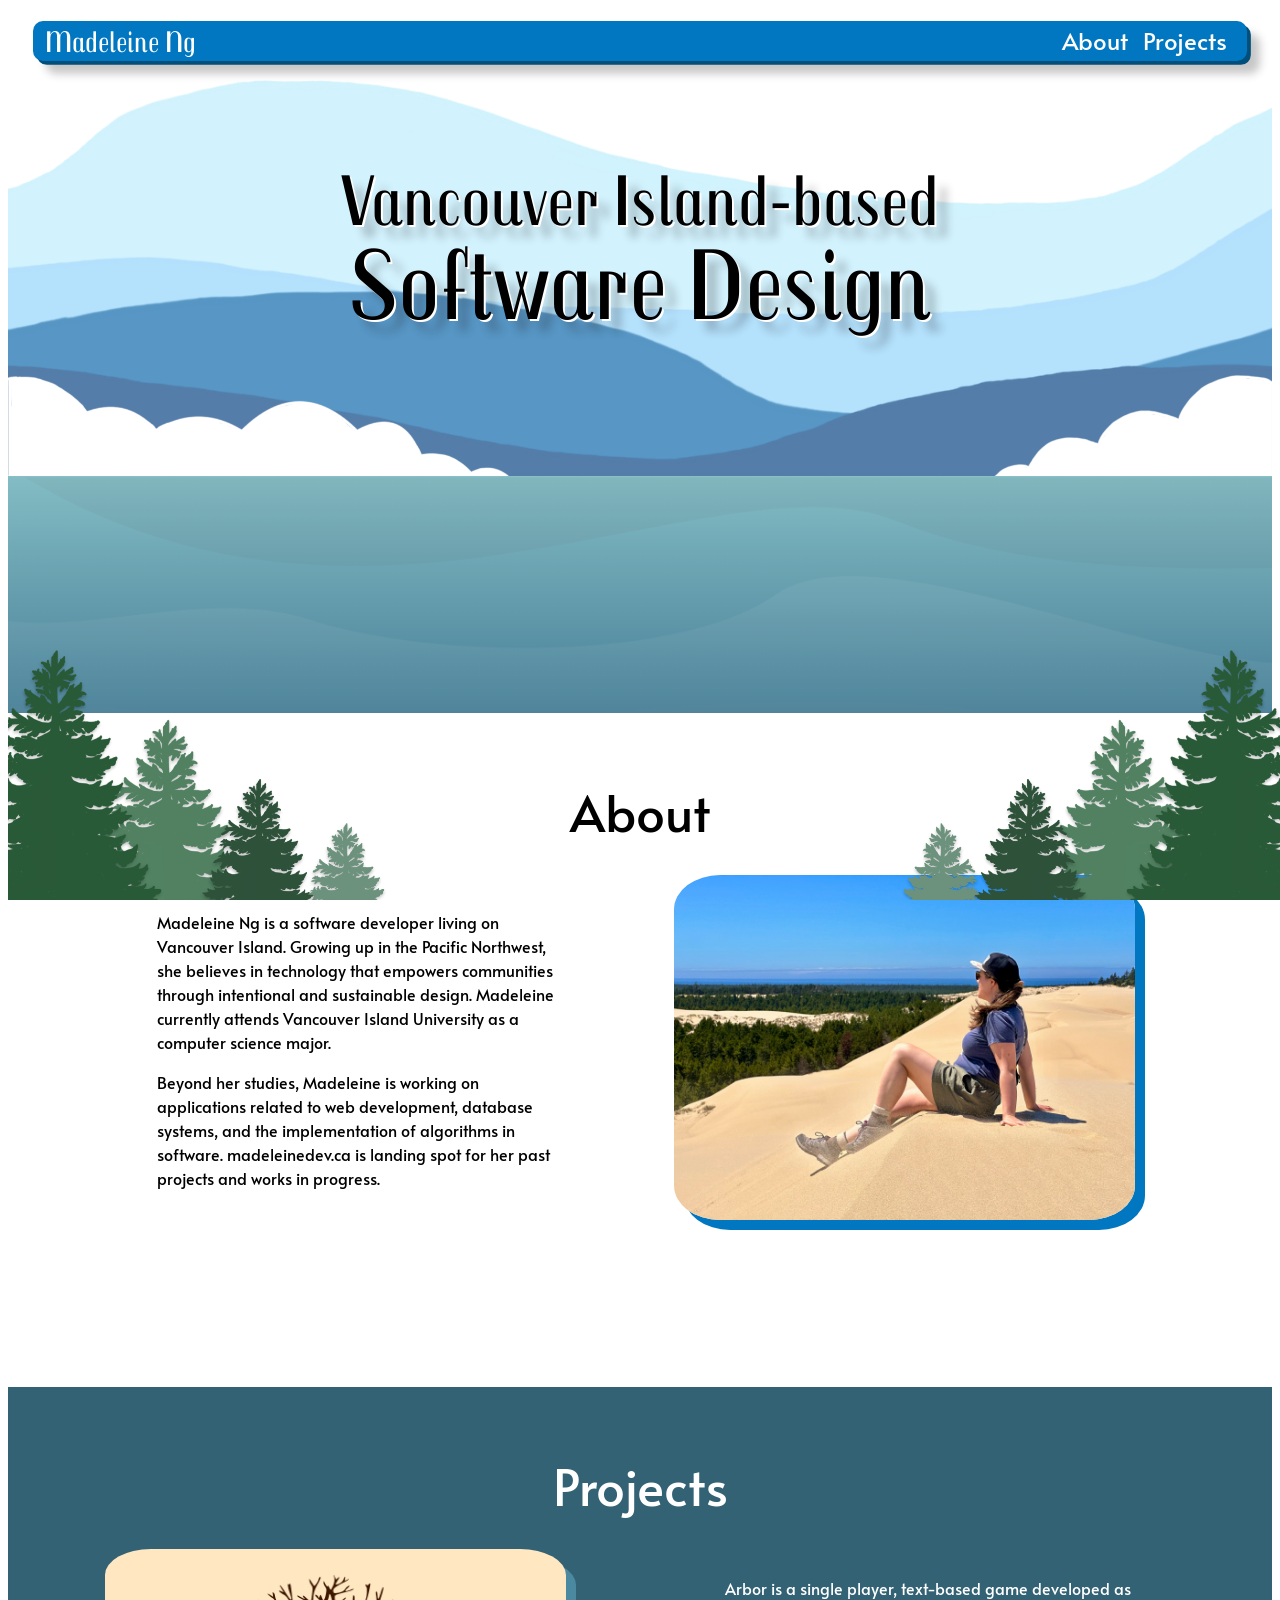
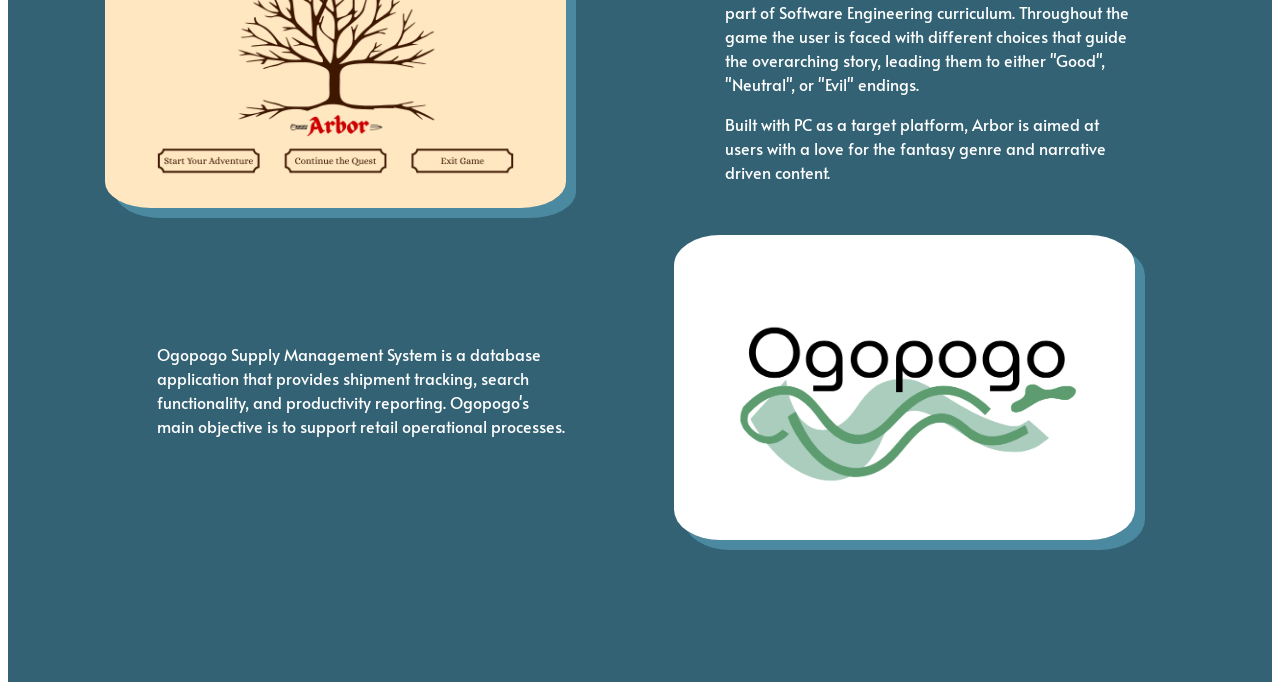
==== index.html @ f68a60d8 "Update site logo to blue" ====
<!DOCTYPE html>
<html>
<head>
    <title>Vancouver Island-Based Software Design</title>
    <link rel="icon" type="image/x-icon" href="images/site_logo_blue.png">
    <!--meta name="keywords" content="Software Development, Vancouver Island, Web Design"-->
    <meta charset="UTF-8">
    <!--meta name="author" content="Madeleine Ng"-->
    <meta name="viewport" content="width=device-width, initial-scale=1.0">
    <meta name="theme-color" content="#fefefa">
    <link rel="stylesheet" href="css/stylesheet.css">
    <link rel="preconnect" href="https://fonts.googleapis.com">
    <link rel="preconnect" href="https://fonts.gstatic.com" crossorigin>
    <link href="https://fonts.googleapis.com/css2?family=Alata&family=Montserrat:ital,wght@0,100..900;1,100..900&family=Trochut:ital,wght@0,400;0,700;1,400&display=swap" rel="stylesheet">
    <link rel="stylesheet" href="https://fonts.googleapis.com/icon?family=Material+Icons">
    <script src="js/websitescripts.js"></script>
<body>
    <section id="top"></section>
    <nav>
        <div>
            <a class="logo" href="#top">Madeleine Ng</a>
            <div class="menu">
                <a href="#About">About</a>
                <a href="#Projects">Projects</a>
                <a href="javascript:void(0);" class="icon" onclick="openNav()">
                            <i class="material-icons" style="font-size: 56px;">menu</i>
                </a>
            </div>
        </div>
    </nav>
    
    <div id="mobileMenu" class="overlay">
        <a href="javascript:void(0)" class="closebtn" onclick="closeNav()">&times;</a>

        <div class="overlay-content">
            <a href="#About" onclick="closeNav()">About</a>
            <a href="#Projects" onclick="closeNav()">Projects</a>
        </div>
    </div>

    <section id="welcomeBanner">
        <div class="columnHolder">
            <p class="bannerTxtH1">Vancouver Island-based</p>
            <p class="bannerTxtH2">Software Design</p>
        </div>
        <div class="gridContainer">
            <div style="z-index: 0;">
                <picture>
                    <source srcset="textures/mobileMountain1.png" media="(max-width: 800px)">
                    <img class="mountain" src="textures/mountain1.png">
                </picture>
                </div>
            <div style="z-index: 5;">
                <picture>
                    <source srcset="textures/mobileMountain2.png" media="(max-width: 800px)">
                    <img class="mountain" src="textures/mountain2.png">
                </picture>
            </div>
            <div style="z-index: 10;">
                <picture>
                    <source srcset="textures/mobileMountain3.png" media="(max-width: 800px)">
                    <img class="mountain" src="textures/mountain3.png">
                </picture>
            </div>
            <div style="z-index: 15;">
                <picture>
                    <source srcset="textures/mobileMountain4.png" media="(max-width: 800px)">
                    <img class="mountain" src="textures/mountain4.png">
                </picture>
            </div> 
            <div style="z-index: 20;">
                <picture>
                    <source srcset="textures/mobileCloudLeft.png" media="(max-width: 800px)"/>
                    <img src="textures/cloudLeft.png" class="cloudL"/>
                </picture>
                <picture>
                    <source srcset="textures/mobileCloudRight.png" media="(max-width: 800px)"/>
                    <img src="textures/cloudRight.png" class="cloudR"/>
                </picture>
            </div> 
            <div style="z-index: 25;">
                <picture>
                    <source srcset="textures/mobileOceanLayer.png" media="(max-width: 800px)"/>
                    <img src="textures/oceanLayer.png" class="mountain"/>
                </picture>
            </div>    
        </div>
    </section>
    
    <div class="treeLayer">
        <img src="textures/treeGrpLeft.png" class="treeL"/>
        <img src="textures/treeGrpRight.png" class="treeR"/>
    </div>
    
    <section id="About">
        <div class="flexContainer">
            <div style="z-index: 50; background-color: #ffffff; padding: 5% 5% 12% 5%;">
                <h1>About</h1>
                <div class="flexContainer">
                    <div class="two-column">
                        <p>Madeleine Ng is a software developer living on Vancouver 
                            Island. Growing up in the Pacific Northwest, she believes 
                            in technology that empowers communities through intentional 
                            and sustainable design. Madeleine currently attends 
                            Vancouver Island University as a computer science major. 
                        </p>   
                        <p>Beyond her studies, Madeleine is working on applications 
                            related to web development, database systems, and 
                            the implementation of algorithms in software. 
                            madeleinedev.ca is landing spot for her past projects and 
                            works in progress. 
                        </p>
                    </div>
                    <div class="two-column">
                        <img src="images/about_pic.jpg">
                    </div>
                </div>
            </div>
        </div>
    </section>

    <section id="Projects">
        <div class="flexContainer">
            <div style="z-index: 50; background-color: #326274; padding: 5% 5% 10% 5%;">
                <h1 id="Projects" style="color: #ffffff;">Projects</h1>    
                <div class="flexContainer">
                    <div class="two-column-dark">
                        <img src="images/arbor.png">
                    </div>
                    <div class="two-column-dark">
                        <p>Arbor is a single player, text-based game developed as part 
                        of Software Engineering curriculum. Throughout the game the 
                        user is faced with different choices that guide the 
                        overarching story, leading them to either "Good", "Neutral", 
                        or "Evil" endings.
                        </p>
                        <p>  
                        Built with PC as a target platform, Arbor is aimed at users 
                        with a love for the fantasy genre and narrative driven content.
                        </p>
                    </div>
                </div>
                <div class="flexContainer">
                    <div class="two-column-dark">
                        <p>Ogopogo Supply Management System is a database 
                            application that provides shipment tracking, search 
                            functionality, and productivity reporting. Ogopogo's 
                            main objective is to support retail operational 
                            processes.
                        </p>
                    </div>
                    <div class="two-column-dark">
                        <img src="images/ogopogo.png">
                    </div>
                </div>
            </div>
        </div>
    </section>
</body>
</html>
---- css/stylesheet.css ----
/* I. General Styles */

body {
    background-color: white; 
}

button {
    background-color: #0077c0;
    border-radius: 25%; 
    border-style: none; 
    box-shadow: 0.3em 0.3em #004e7a;
    color:#ffffff; 
    font-family: Arial, Helvetica, sans-serif; 
    font-size: 2em;
    padding: 0.5em 1.5em; 
}

h1 {
    color: #000000;
    font-family: Alata; 
    font-size: 4vw; 
    font-weight: normal;
    text-align:center;
    margin: 0;
    padding: 0 0 1.5% 0;
}


/* II. Header Styles */

nav {
    position:sticky;
    top: 0;
    padding: 1% 2%;
    z-index: 100;
}

nav > div {
    background-color: #0077c0; 
    border-radius:10px; 
    height: 40px; 
    max-width: 100vw;
    padding: 0 1%;
    box-shadow: 0.3vw 0.3vw #004e7a, 1vw 1vw 8px hsla(210, 3%, 13%, 0.25);
    display: flex;
    align-items: center;   
}

.logo {
    width: 40%;
    color: #ffffff;
    float: left;
    font-family: Trochut;
    font-size: clamp(1.7em, 1.9em, 2em);
    text-decoration: none;
}

.menu {
    width: 60%;
    display: flex;
    justify-content: right;
    align-items: center;
    overflow: hidden;
}

.menu a {
    display: block;
    color: #ffffff;
    float: left;
    font-size: clamp(1em, 1.5em, 1.75em);
    font-family: Alata;
    margin: 0 7.5px;
    text-align: center;
    text-decoration: none;
}

.menu a:hover {
    text-decoration: underline;
}

.menu .icon {
    padding-top: 7.5px;
    display: none;
}

/* The Overlay (background) */
.overlay {
  /* Height & width depends on how you want to reveal the overlay (see JS below) */   
  height: 100%;
  width: 0;
  position: fixed; /* Stay in place */
  z-index: 101; /* Sit on top */
  left: 0;
  top: 0;
  background-color: rgb(255, 255, 255); /* Black fallback color */
  overflow-x: hidden; /* Disable horizontal scroll */
  transition: 0.5s; /* 0.5 second transition effect to slide in or slide down the overlay (height or width, depending on reveal) */
}

/* Position the content inside the overlay */
.overlay-content {
  position: relative;
  top: 25%; /* 25% from the top */
  width: 100%; /* 100% width */
  text-align: center; /* Centered text/links */
  margin-top: 30px; /* 30px top margin to avoid conflict with the close button on smaller screens */
}

/* The navigation links inside the overlay */
.overlay a {
  padding: 8px;
  text-decoration: none;
  font-family: Alata, sans-serif;
  font-size: 36px;
  color: #000000;
  display: block; /* Display block instead of inline */
  transition: 0.3s; /* Transition effects on hover (color) */
}

/* When you mouse over the navigation links, change their color */
.overlay a:hover, .overlay a:focus {
  color: #0077c0;
}

/* Position the close button (top right corner) */
.overlay .closebtn {
  position: absolute;
  top: 20px;
  right: 45px;
  font-size: 60px;
}

/* III. Containers */

.columnHolder {
    display: flex;
    flex-direction: column;
    align-items: center;
    justify-content: center;
    margin: 0;
    padding: 0;
}

.gridContainer {
    display: grid;
    grid-template-rows: 5vw 10vw 7.5vw 1vw 8vw 18.5vw;
    align-content: end;
    padding: 0;
    margin: 0;
}

.flexContainer {
    display:flex;
    align-items: center;
}

.two-column {
    width: 50%;
    overflow: hidden;
    padding: 1% 3%;
}

.two-column-dark {
    width: 50%;
    overflow: hidden;
    padding: 1% 3%;
}

.two-column > p {
    color: #000000;
    font-family: Alata, sans-serif;
    font-size: clamp(1rem, 1.25vw, 1.6rem);
    line-height: 150%;
    font-weight: 300;
    padding: 0 3vw 0 4vw ;
    
}

.two-column-dark > p {
    color: #ffffff;
    font-family: Alata, sans-serif;
    font-size: clamp(1rem, 1.25vw, 1.6rem);
    line-height: 150%;
    font-weight: 300;
    padding: 0 3vw 0 4vw ;
    
}

.two-column > img {
    box-sizing: border-box;
    max-width: 92%;
    max-height: auto;
    box-shadow: 10px 10px #0077c0;
    border-radius: 10%;
}

.two-column-dark > img {
    box-sizing: border-box;
    max-width: 92%;
    max-height: auto;
    box-shadow: 10px 10px #4b89a0;
    border-radius: 10%;
}


/* IV. Banner Elements */

.bannerTxtH1 {
    position: fixed;
    top: 6.5vw;
    color: #000000;
    font-family: Trochut;
    font-size: clamp(3.5em, 4.5em, 5.5em);
    text-shadow: 2px 2px #ffffff, 12px 12px 8px hsla(210, 3%, 13%, 0.25);
    z-index: 7;
}

.bannerTxtH2 {
    position: fixed;
    top: 9.5vw;
    color: #000000;
    font-family: Trochut;
    font-size: clamp(5.3em, 6.3em, 7.3em);
    text-shadow: 2px 2px #ffffff, 12px 12px 8px hsla(210, 3%, 13%, 0.25);
    z-index: 11;
}

.cloudL {
    float: left;
    margin: 0;
    padding: 0;
    width: 40%;
}

.cloudR {
    float: right;
    margin: 0;
    padding: 0;
    width: 25%;
}
.mountain {
    margin: 0;
    padding: 0;
    width: 100%;
}

.treeLayer {
    position: fixed;
    bottom: 0;
    margin: 0;
    padding: 0;
    z-index: 99;
}

.treeL {
    float: left;
    margin: 0;
    padding: 0;
    width: 32%;
}

.treeR {
    float: right;
    margin: 0;
    padding: 0;
    width: 32%;
}

/* V. Backgrounds */

.oceanLayer {
    background-image: url('textures/blueBkg.png'); 
    background-size: cover; 
    background-repeat: no-repeat;
}


/* IV. Responsive Layout Styles */

@media screen and (max-width: 800px) {
    h1 {
        font-size: 10vw; 
        padding: 15% 0 1.5%;
    }

    .menu a {
        display: none;
    }

    .menu a.icon {
        display: block;
        float: right;
    }

    nav {
        padding: 2% 4%;
    }
    
    nav > div { 
        border-radius:10px; 
        height: 60px; 
        padding: 0 2%;
        box-shadow: 1.2vw 1.2vw #004e7a, 1.75vw 1.75vw 8px hsla(210, 3%, 13%, 0.25);
    }

    .logo {
        width: 70%;
        font-size: clamp(2em, 2.4em, 2.65em);
    }

    .menu {
        width: 30%;
        display: flex;
        justify-content: right;
    } 

    .columnHolder {
        margin: 5%;
    }

    .flexContainer {
        flex-direction: column;
    }

    .gridContainer {
        grid-template-rows: 
            21vw 27vw 25vw 7vw 15vw 46vw;
    }

    .two-column {
        width: 100%;
    }

    .two-column-dark {
        width: 100%;
    }

    .cloudR {
        width: 16%;
    }

    .bannerTxtH1 {
        text-align: center;
        position: fixed;
        top: 8vh;
        font-size: clamp(2.75em, 3.75em, 4.75em);
        padding: 0 10%;
        line-height: 1;
    }

    .bannerTxtH2 {
        text-align: center;
        top: 18vh;
        font-size: clamp(4.5em, 5.5em, 6.5em);
        padding: 0 10%;
        line-height: 1;

    }

    .treeL {
        width: 90%;
    }

    .treeR {
        display: none;
    }
}
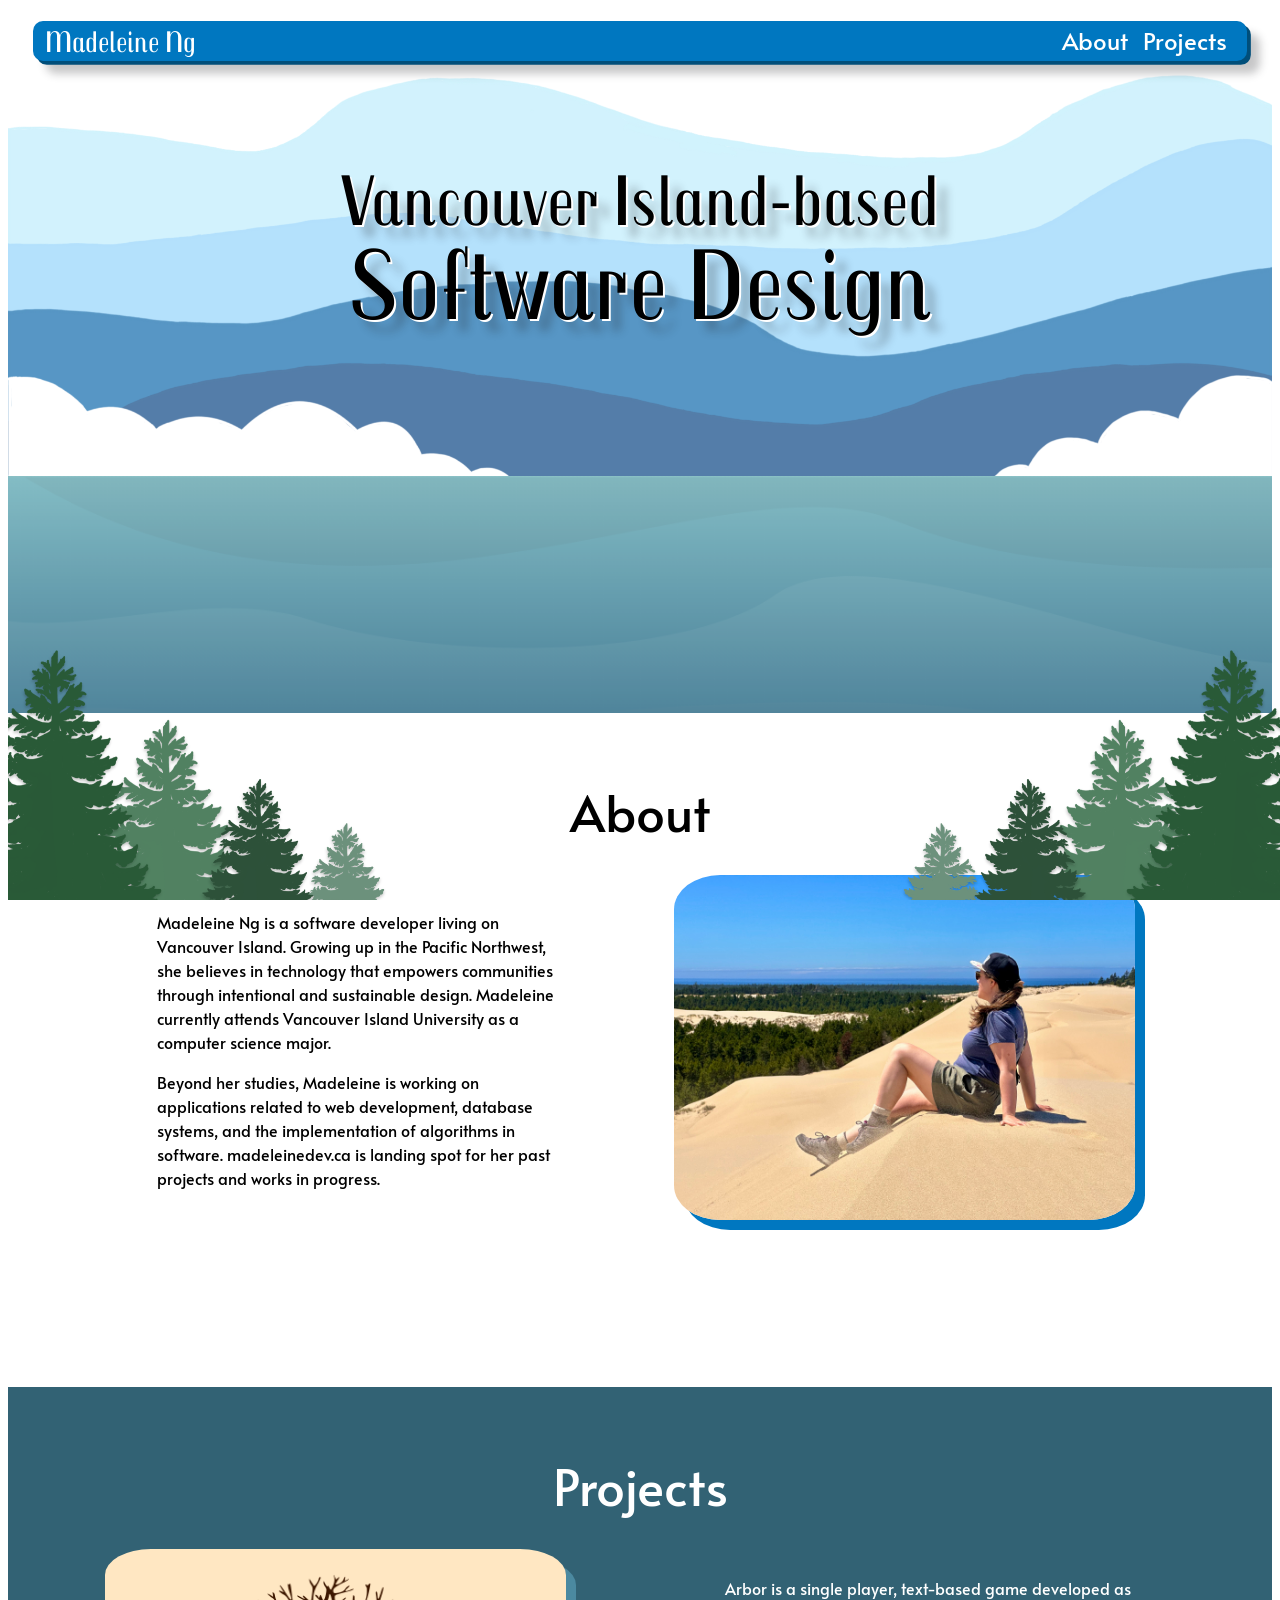
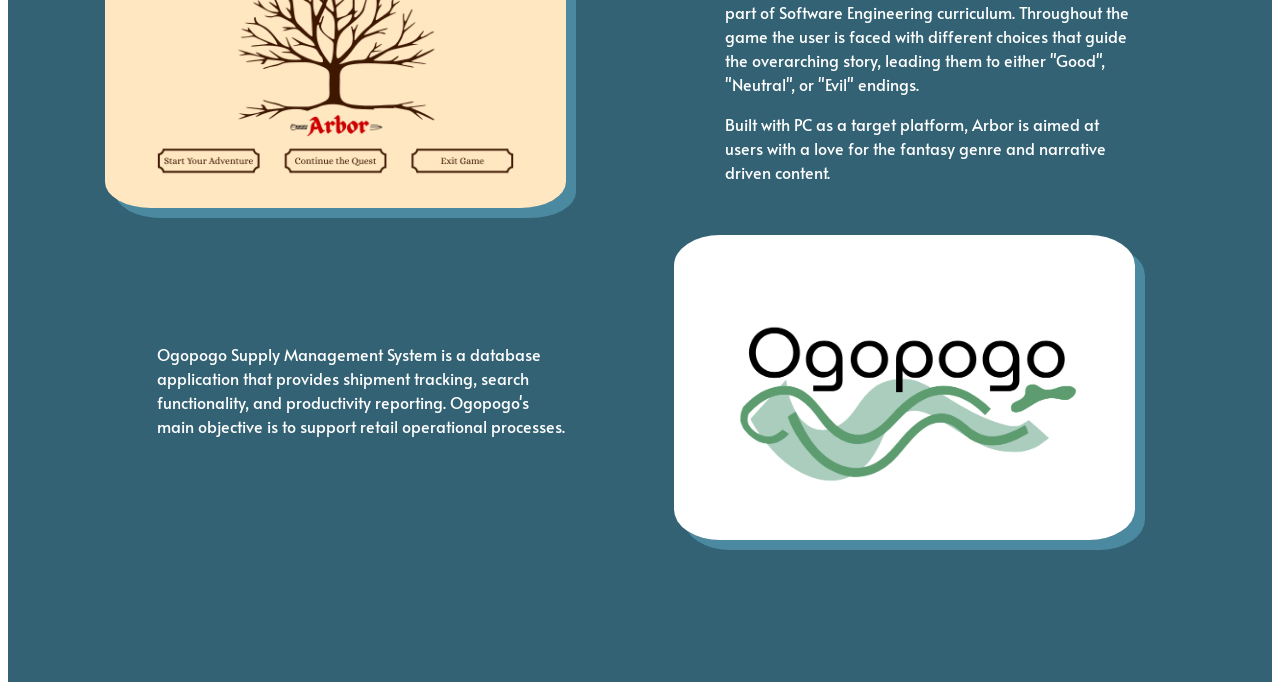
==== commit 2c402b96: "Add mobile project section" ====
--- a/index.html
+++ b/index.html
@@ -121,7 +121,7 @@
 
     <section id="Projects">
         <div class="flexContainer">
-            <div style="z-index: 50; background-color: #326274; padding: 5% 5% 10% 5%;">
+            <div class="dark-section">
                 <h1 id="Projects" style="color: #ffffff;">Projects</h1>    
                 <div class="flexContainer">
                     <div class="two-column-dark">
@@ -154,6 +154,62 @@
                     </div>
                 </div>
             </div>
+
+            <div class="dark-section-mobile">
+                <h1 style="color: #ffffff;">Projects</h1>
+                <div class="cardContainer">
+                    <div style="height: 40%;">
+                        <img width="100%" height="auto" src="images/arbor.png">
+                    </div>
+                    <div style="overflow-y: scroll; overflow-x: hidden; height: 48%; background-color: #ffffff; padding: 3% 7.5%;">
+                        <h2 style="font-family: Alata; text-align: center; padding: 0; margin: 0 0 2% 0;">Arbor</h2>
+                        <p style="font-family: Alata; text-align: center; padding: 0; margin: 0;">Arbor is a single player, text-based game developed as part 
+                        of Software Engineering curriculum. Throughout the game the 
+                        user is faced with different choices that guide the 
+                        overarching story, leading them to either "Good", "Neutral", 
+                        or "Evil" endings.
+                        </p>
+                    </div>
+                    <div class="tabs">
+                        <div class="tabLeft">
+                            <p>Game Design</p>
+                        </div>
+                        <div class="tabCentre">
+                            <p>JavaScript</p>
+                        </div>
+                        <div class="tabRight">
+                            <p>HTML/CSS</p>
+                        </div>
+                    </div>
+                </div>
+
+                <div class="cardContainer">
+                    <div style="height: 40%;">
+                        <img width="100%" height="auto" src="images/ogopogo.png">
+                    </div>
+                    <div style="overflow-y: scroll; overflow-x: hidden; height: 48%; background-color: #ffffff; padding: 3% 7.5%;">
+                        <h2 style="font-family: Alata; text-align: center; padding: 0; margin: 0 0 2% 0;">Ogopogo Supply Management</h2>
+                        <p style="font-family: Alata; text-align: center; padding: 0; margin: 0;">
+                            Ogopogo Supply Management System is a database 
+                            application that provides shipment tracking, search 
+                            functionality, and productivity reporting. Ogopogo's 
+                            main objective is to support retail operational 
+                            processes.
+                        </p>
+                    </div>
+                    <div class="tabs">
+                        <div class="tabLeft">
+                            <p>Databases</p>
+                        </div>
+                        <div class="tabCentre">
+                            <p>SQL</p>
+                        </div>
+                        <div class="tabRight">
+                            <p>Postgre</p>
+                        </div>
+                    </div>
+                </div>
+            </div>
         </div>
     </section>
 </body>
--- a/css/stylesheet.css
+++ b/css/stylesheet.css
@@ -154,6 +154,29 @@
     align-items: center;
 }
 
+.flexContainer {
+    display:flex;
+    align-items: center;
+}
+
+.dark-section {
+    background-color: #326274;
+    padding: 5% 5% 10% 5%;
+    z-index: 50;
+}
+
+.dark-section-mobile {
+    display: none;
+    background-color: #326274;
+    flex-direction: column;
+    padding: 5% 5% 10% 5%;
+    z-index: 50;
+}
+
+.dark-section > h1 {
+    color: #ffffff;
+}
+
 .two-column {
     width: 50%;
     overflow: hidden;
@@ -364,4 +387,13 @@
     .treeR {
         display: none;
     }
+
+
+    .dark-section {
+        display: none;
+    }
+
+    .dark-section-mobile {
+        display: flex;
+    }
 }
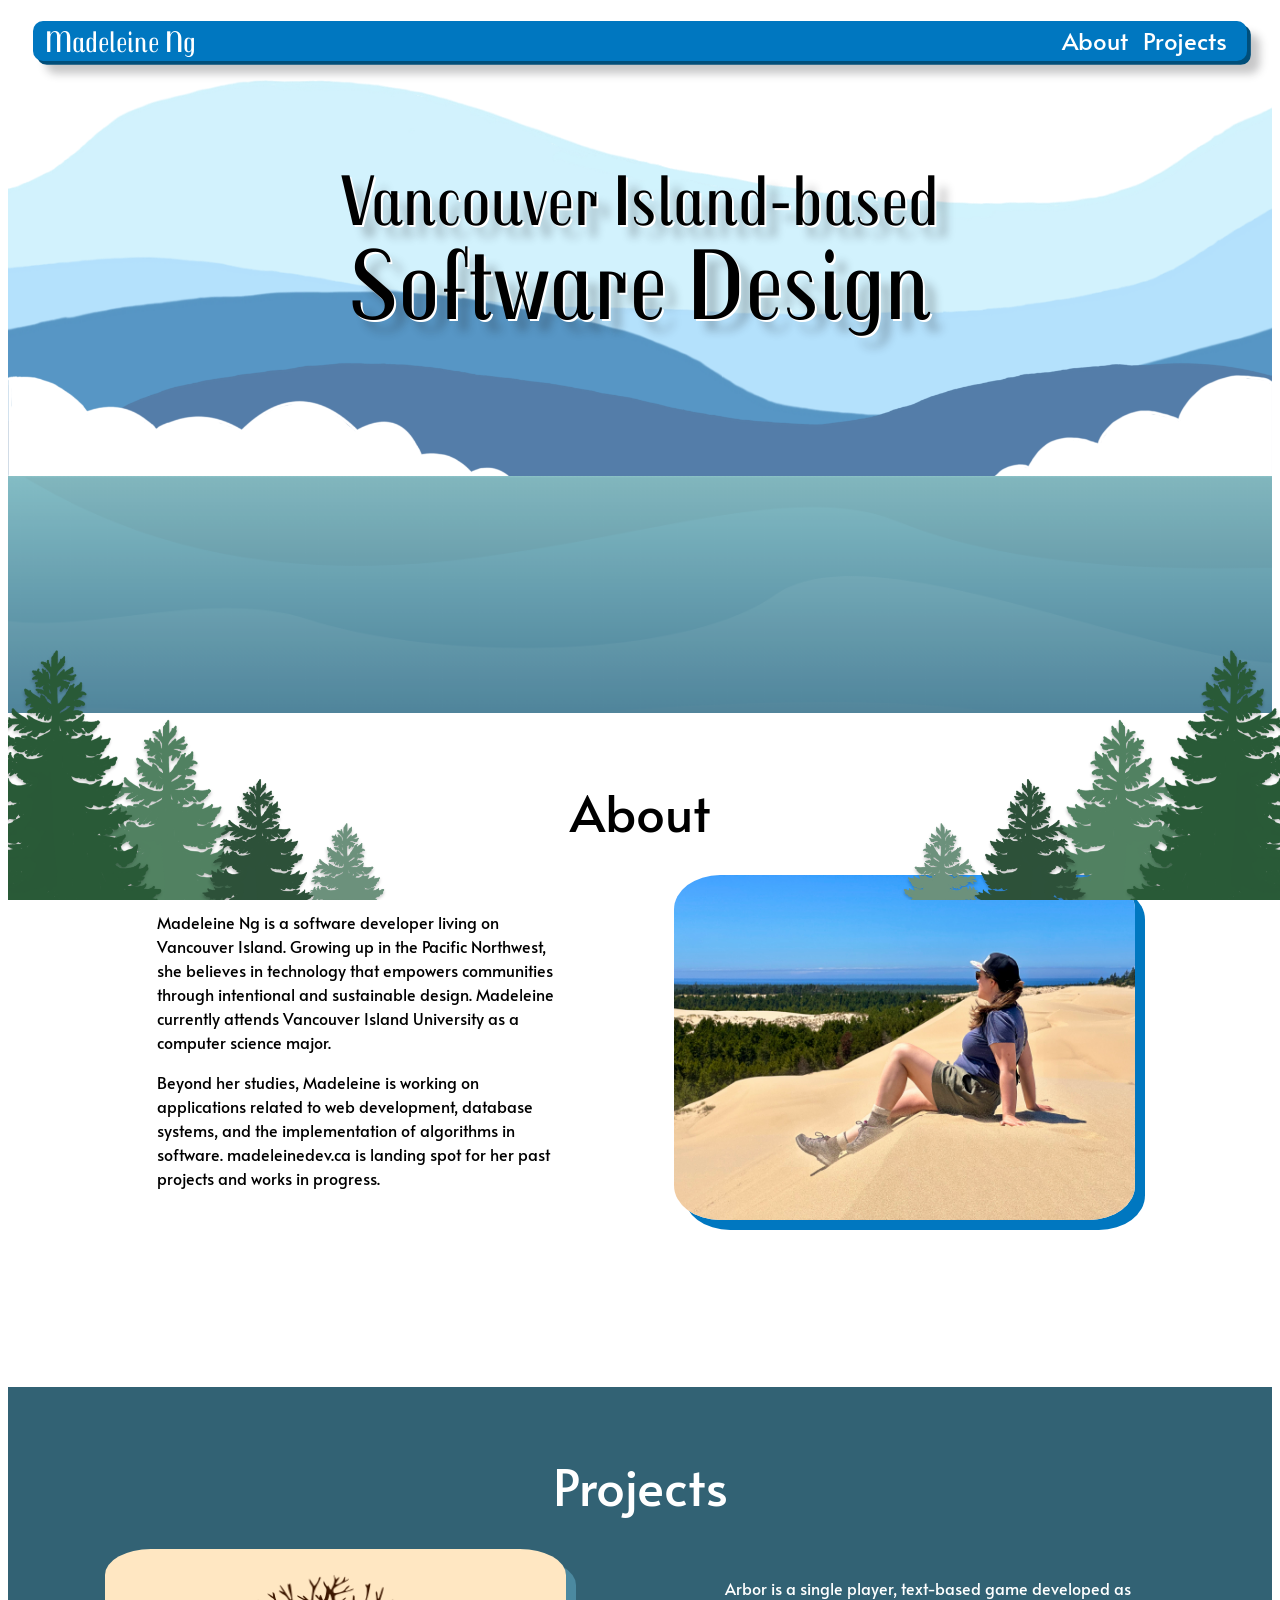
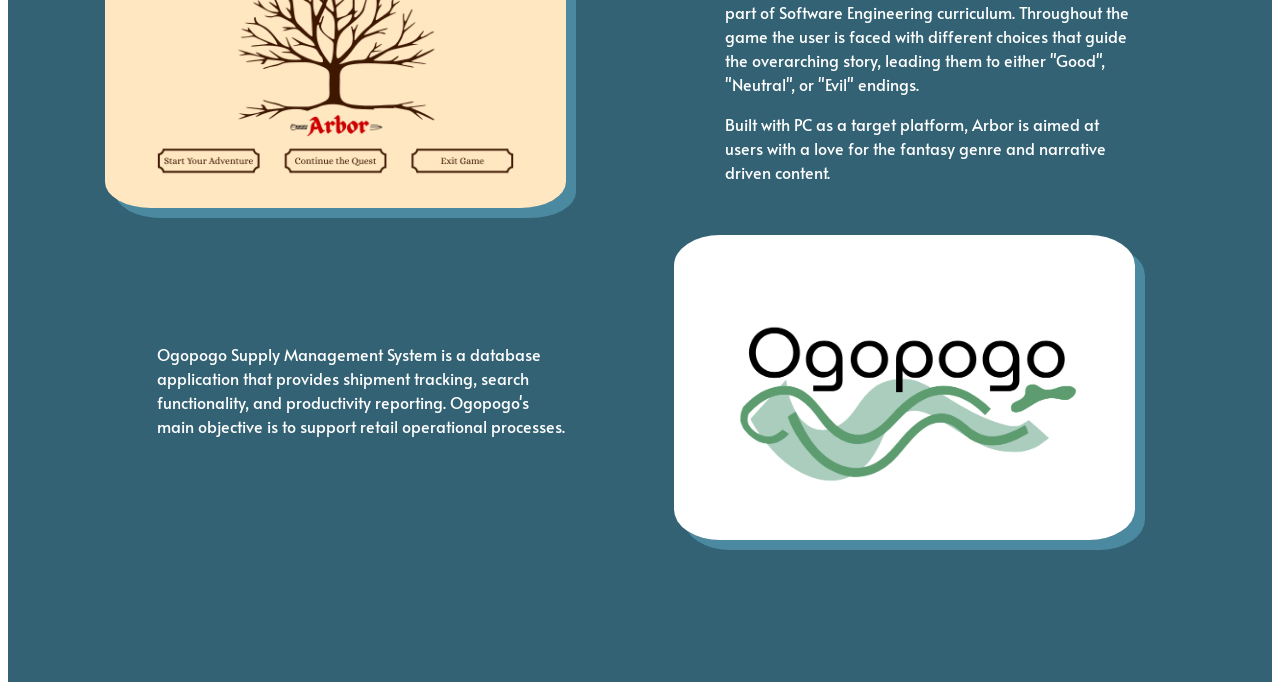
==== commit 3f96e6a1: "Update index.html" ====
--- a/index.html
+++ b/index.html
@@ -88,7 +88,10 @@
     </section>
     
     <div class="treeLayer">
-        <img src="textures/treeGrpLeft.png" class="treeL"/>
+        <picture>
+            <source srcset="textures/mobileTreeGrp.png" media="(max-width: 800px)"/>
+            <img src="textures/treeGrpLeft.png" class="treeL"/>
+        </picture>
         <img src="textures/treeGrpRight.png" class="treeR"/>
     </div>
     
@@ -156,12 +159,12 @@
             </div>
 
             <div class="dark-section-mobile">
-                <h1 style="color: #ffffff;">Projects</h1>
+                <h1 style="color: #ffffff; margin-bottom: 2%;">Projects</h1>
                 <div class="cardContainer">
-                    <div style="height: 40%;">
+                    <div style="height: 36%;">
                         <img width="100%" height="auto" src="images/arbor.png">
                     </div>
-                    <div style="overflow-y: scroll; overflow-x: hidden; height: 48%; background-color: #ffffff; padding: 3% 7.5%;">
+                    <div style="overflow-y: scroll; overflow-x: hidden; height: 52%; background-color: #ffffff; padding: 3% 7.5%;">
                         <h2 style="font-family: Alata; text-align: center; padding: 0; margin: 0 0 2% 0;">Arbor</h2>
                         <p style="font-family: Alata; text-align: center; padding: 0; margin: 0;">Arbor is a single player, text-based game developed as part 
                         of Software Engineering curriculum. Throughout the game the 
--- a/css/stylesheet.css
+++ b/css/stylesheet.css
@@ -132,6 +132,49 @@
 
 /* III. Containers */
 
+.cardContainer {
+    display: flex;
+    flex-direction: column;
+    border-radius: 5%;
+    box-shadow: 8px 8px #4b89a0, 13px 13px 9px hsla(210, 3%, 13%, 0.25);
+    margin: 10% 5% 40%;
+    overflow: hidden;
+    height: 55vh;
+}
+
+.tabs {
+    display: flex;
+    flex-direction: row;
+    height: 12%;
+}
+
+.tabLeft {
+    display: block;
+    width: 33%;
+    background-color: #0077c0;
+    color: #ffffff;
+    font-family: Alata; 
+    text-align: center;
+}
+
+.tabCentre {
+    display: block;
+    background-color: #004e7a;
+    color: #ffffff;
+    font-family: Alata; 
+    text-align: center;
+    width: 34%;
+}
+
+.tabRight {
+    display: block;
+    background-color: #61beed;
+    color: #ffffff;
+    font-family: Alata; 
+    text-align: center;
+    width: 33%;
+}
+
 .columnHolder {
     display: flex;
     flex-direction: column;
@@ -381,7 +424,7 @@
     }
 
     .treeL {
-        width: 90%;
+        width: 100%;
     }
 
     .treeR {
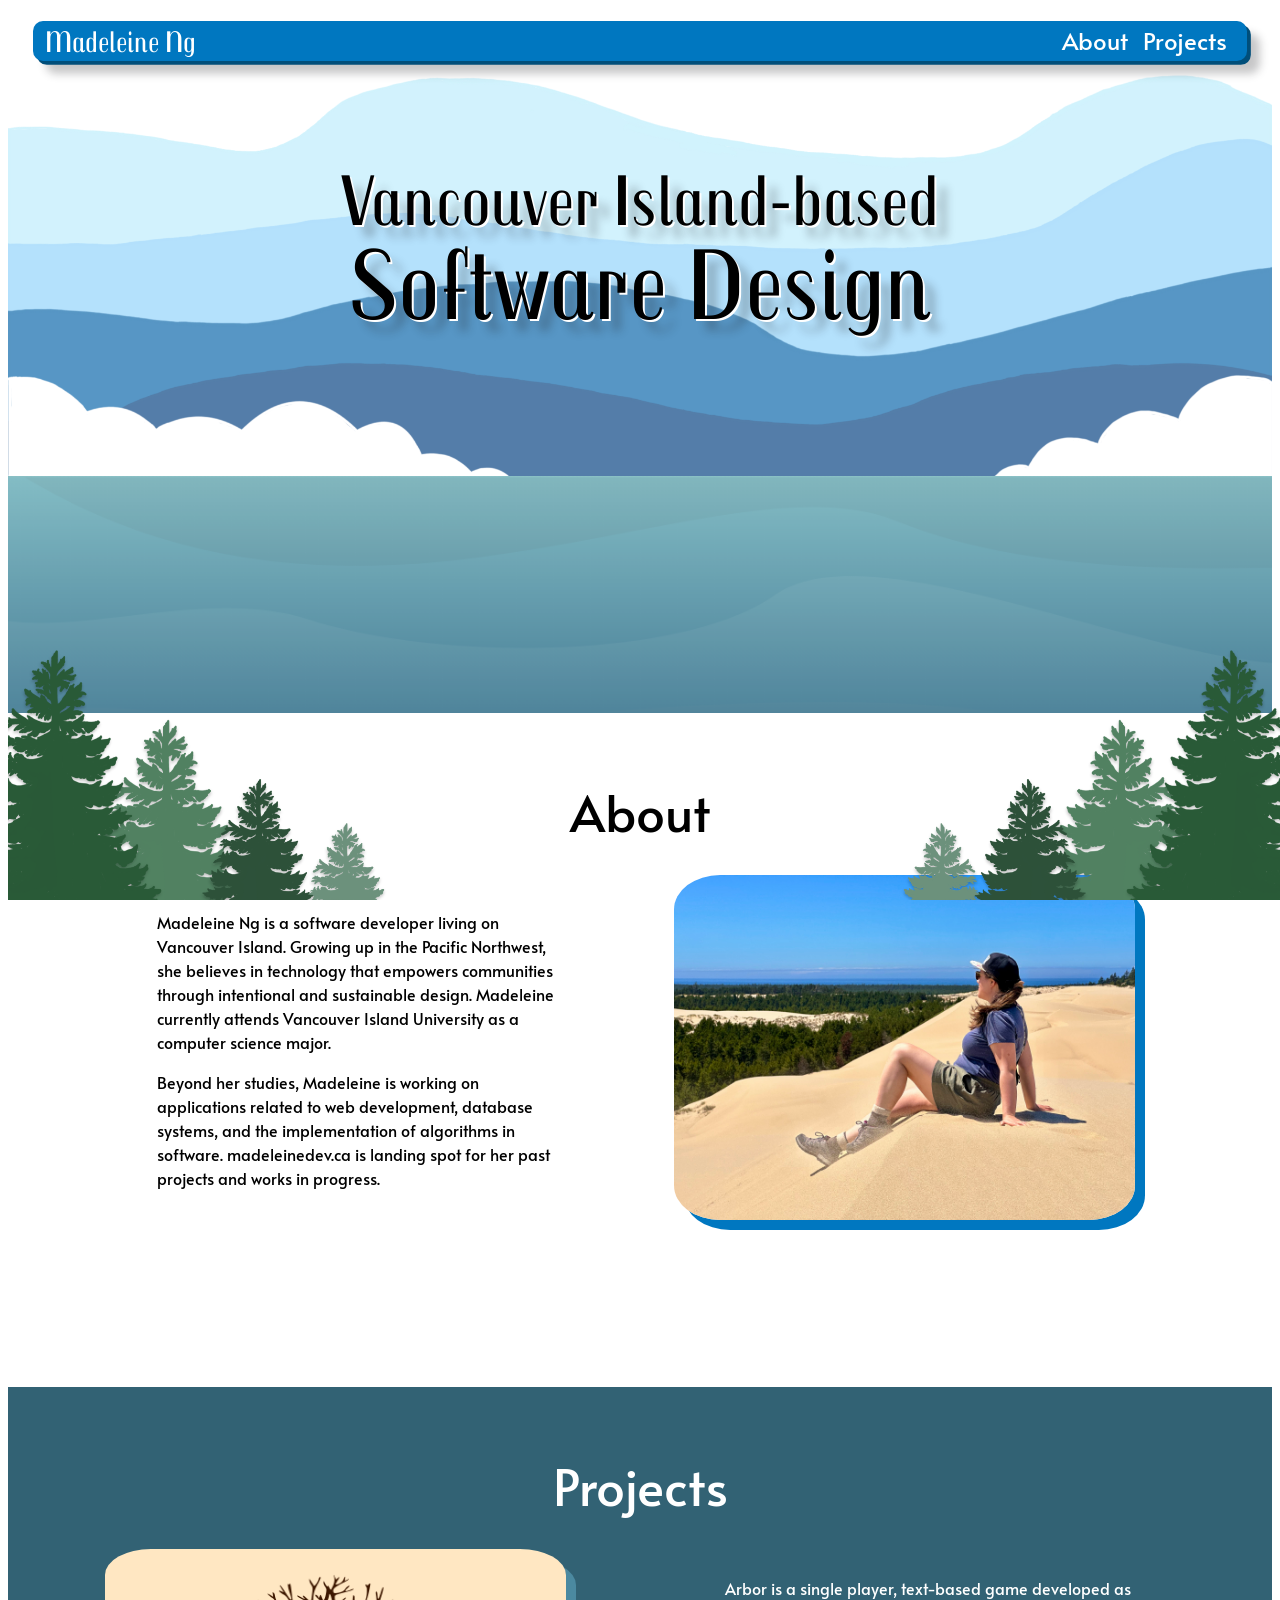
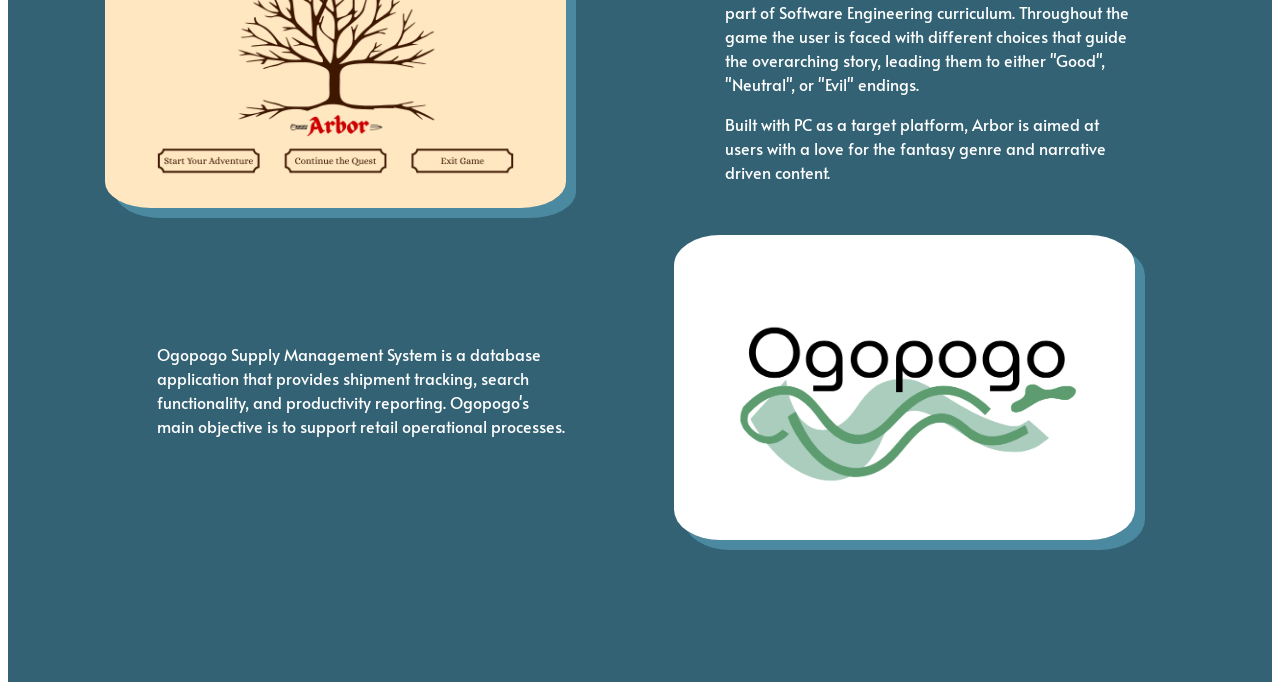
==== commit ecf0765b: "Update index.html" ====
--- a/index.html
+++ b/index.html
@@ -159,7 +159,7 @@
             </div>
 
             <div class="dark-section-mobile">
-                <h1 style="color: #ffffff; margin-bottom: 2%;">Projects</h1>
+                <h1 style="color: #ffffff; margin-bottom: 0;">Projects</h1>
                 <div class="cardContainer">
                     <div style="height: 36%;">
                         <img width="100%" height="auto" src="images/arbor.png">
